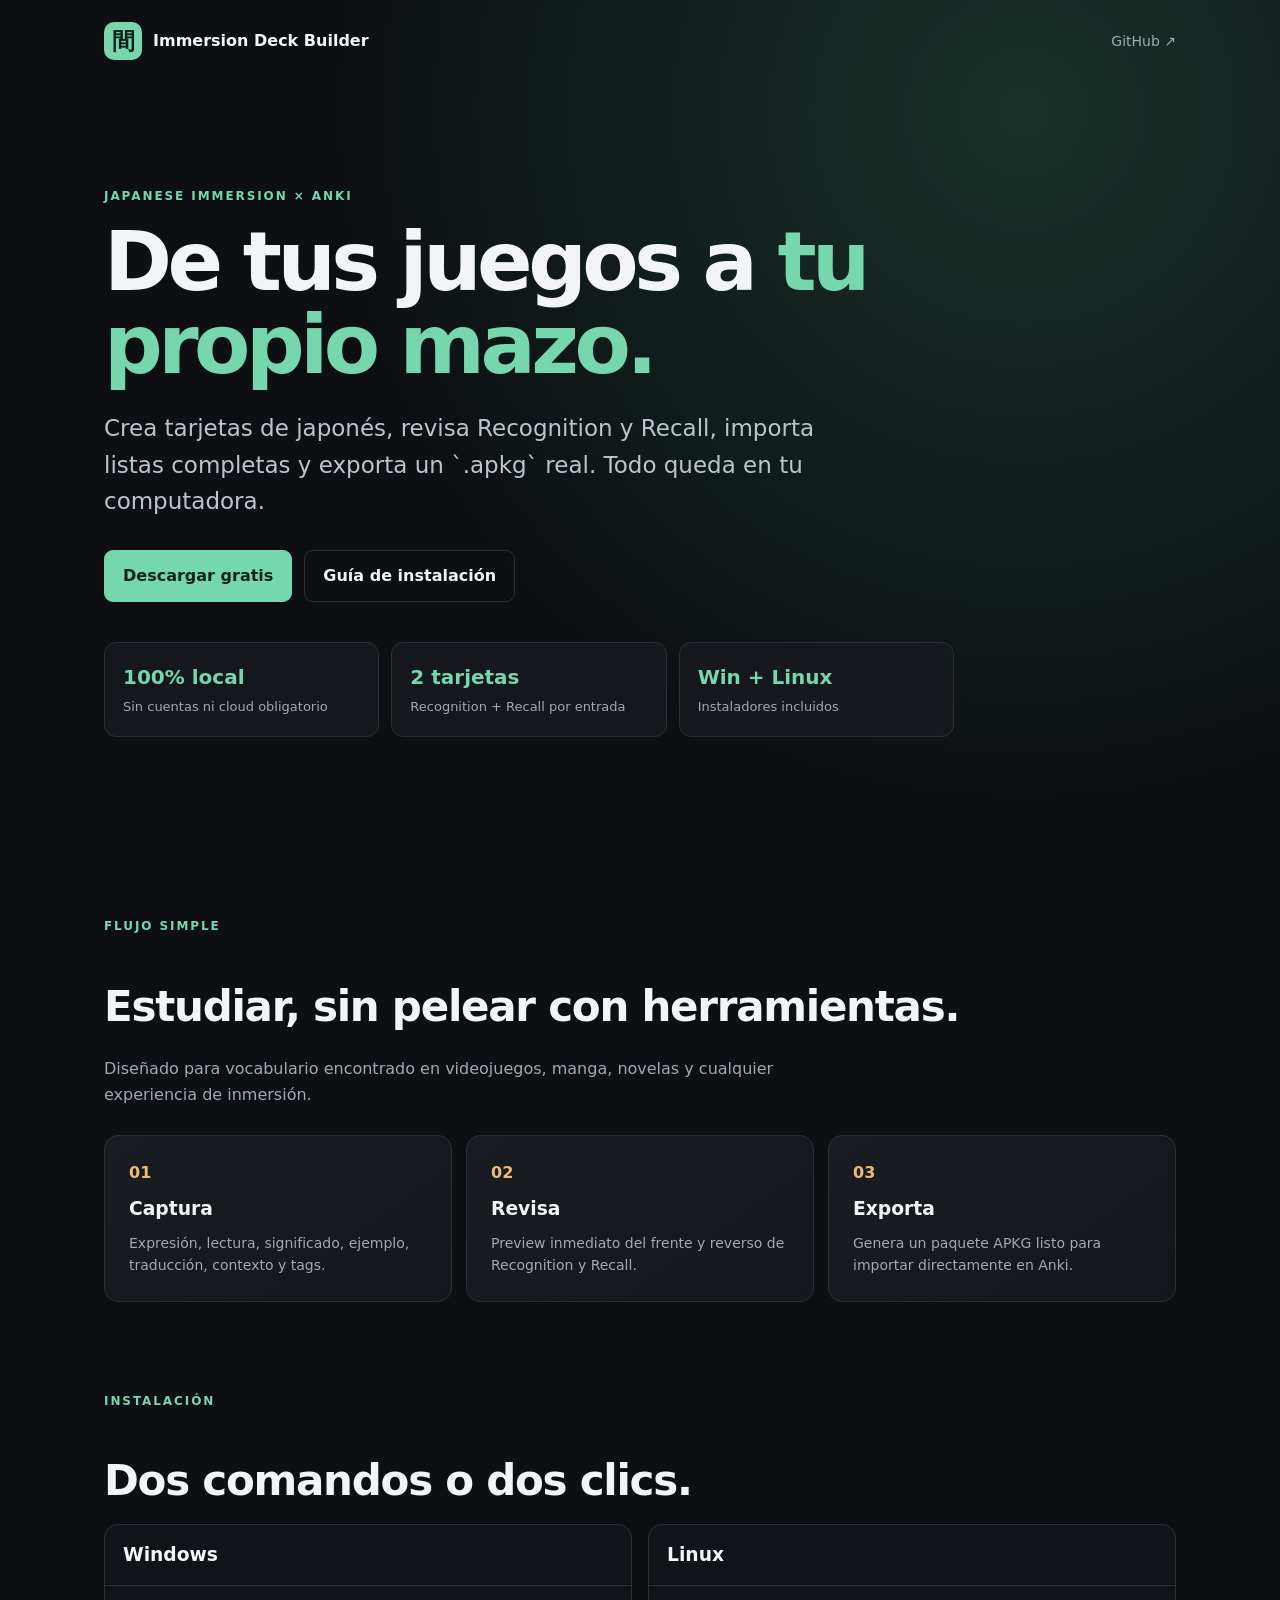
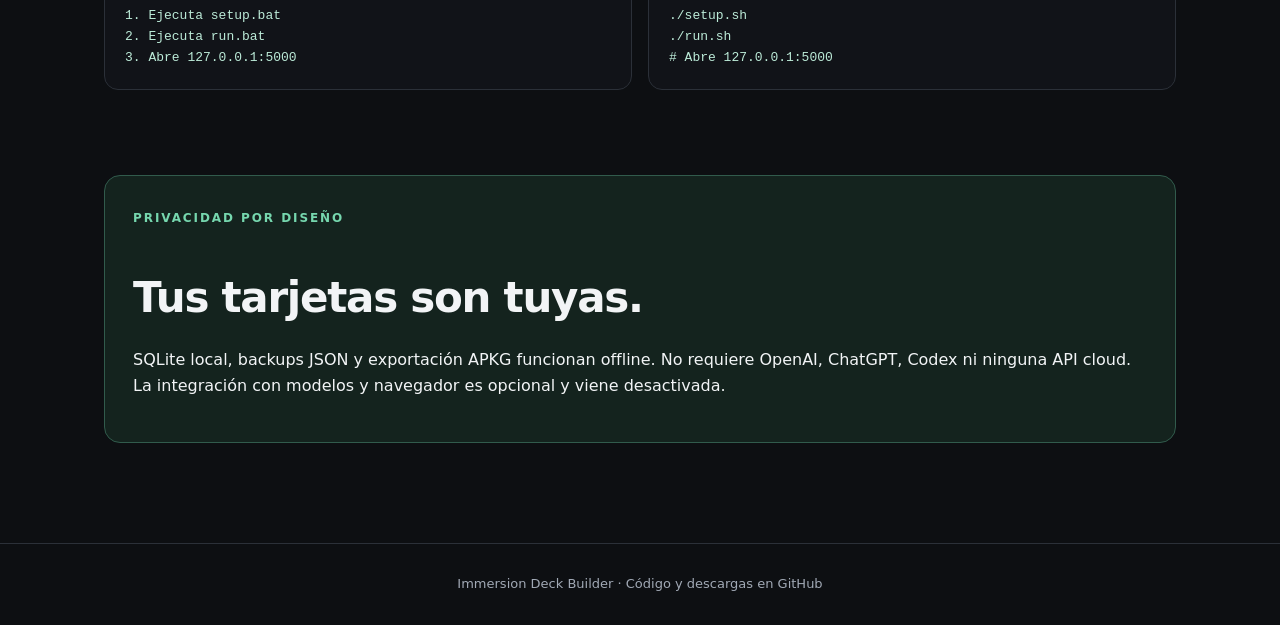
==== docs/index.html @ da832ee0 "docs: add project site and community automation" ====
<!doctype html>
<html lang="es">
<head>
  <meta charset="utf-8">
  <meta name="viewport" content="width=device-width, initial-scale=1">
  <meta name="description" content="Crea mazos de japonés y expórtalos a Anki. Local, privado, gratuito y compatible con Windows y Linux.">
  <title>Immersion Deck Builder</title>
  <style>
    :root { color-scheme: dark; --bg:#0d0f12; --panel:#171a1f; --line:#2b3038; --text:#f2f4f6; --muted:#a1a9b5; --mint:#76d7ae; --gold:#e9bd73; }
    * { box-sizing:border-box; }
    html { scroll-behavior:smooth; }
    body { margin:0; font-family:Inter,ui-sans-serif,system-ui,-apple-system,"Noto Sans JP","Yu Gothic",sans-serif; background:radial-gradient(circle at 80% 5%,#183129 0,transparent 30%),var(--bg); color:var(--text); line-height:1.6; }
    a { color:inherit; }
    nav { max-width:1120px; margin:auto; padding:22px 24px; display:flex; align-items:center; justify-content:space-between; }
    .brand { display:flex; align-items:center; gap:11px; font-weight:800; }
    .mark { display:grid; place-items:center; width:38px; height:38px; border-radius:10px; color:#10231b; background:var(--mint); font-size:23px; }
    .nav-link { color:var(--muted); text-decoration:none; font-size:14px; }
    main { max-width:1120px; margin:auto; padding:70px 24px 100px; }
    .hero { max-width:850px; padding:30px 0 90px; }
    .eyebrow { color:var(--mint); font-size:12px; letter-spacing:.16em; text-transform:uppercase; font-weight:800; }
    h1 { margin:12px 0 20px; font-size:clamp(44px,8vw,82px); line-height:1.02; letter-spacing:-.055em; }
    h1 span { color:var(--mint); }
    .lead { max-width:720px; color:#bdc4ce; font-size:clamp(18px,2.2vw,23px); }
    .actions { display:flex; flex-wrap:wrap; gap:12px; margin-top:30px; }
    .button { display:inline-block; padding:12px 18px; border:1px solid var(--line); border-radius:9px; text-decoration:none; font-weight:750; }
    .button.primary { background:var(--mint); border-color:var(--mint); color:#10231b; }
    .button:hover { transform:translateY(-2px); }
    .facts { display:grid; grid-template-columns:repeat(3,1fr); gap:12px; margin-top:40px; }
    .fact { padding:18px; background:rgba(23,26,31,.75); border:1px solid var(--line); border-radius:12px; }
    .fact strong { display:block; color:var(--mint); font-size:20px; }.fact span { color:var(--muted); font-size:13px; }
    section { margin-top:85px; }
    h2 { font-size:clamp(28px,4vw,42px); letter-spacing:-.03em; margin-bottom:10px; }
    .section-lead { color:var(--muted); max-width:700px; margin-bottom:28px; }
    .grid { display:grid; grid-template-columns:repeat(3,1fr); gap:14px; }
    .card { padding:24px; border:1px solid var(--line); border-radius:14px; background:linear-gradient(145deg,#191d22,#13161a); }
    .card h3 { margin:8px 0; }.card p { color:var(--muted); margin:0; font-size:14px; }.number { color:var(--gold); font-weight:800; }
    .code-grid { display:grid; grid-template-columns:1fr 1fr; gap:16px; }
    .code-card { border:1px solid var(--line); border-radius:14px; overflow:hidden; background:#111318; }.code-card h3 { padding:15px 18px; margin:0; border-bottom:1px solid var(--line); }.code-card pre { margin:0; padding:20px; overflow:auto; color:#bcebd8; }
    .privacy { border:1px solid #315b4c; background:#14231e; border-radius:16px; padding:28px; }
    footer { border-top:1px solid var(--line); color:var(--muted); text-align:center; padding:30px 20px; font-size:13px; }
    @media (max-width:760px) { .grid,.facts,.code-grid { grid-template-columns:1fr; } main { padding-top:30px; }.hero { padding-bottom:40px; } }
  </style>
</head>
<body>
  <nav><div class="brand"><span class="mark">間</span>Immersion Deck Builder</div><a class="nav-link" href="https://github.com/Guidufox/anki-apkg-builder">GitHub ↗</a></nav>
  <main>
    <header class="hero">
      <span class="eyebrow">Japanese immersion × Anki</span>
      <h1>De tus juegos a <span>tu propio mazo.</span></h1>
      <p class="lead">Crea tarjetas de japonés, revisa Recognition y Recall, importa listas completas y exporta un `.apkg` real. Todo queda en tu computadora.</p>
      <div class="actions">
        <a class="button primary" href="https://github.com/Guidufox/anki-apkg-builder/archive/refs/heads/main.zip">Descargar gratis</a>
        <a class="button" href="https://github.com/Guidufox/anki-apkg-builder#inicio-rápido-en-windows">Guía de instalación</a>
      </div>
      <div class="facts">
        <div class="fact"><strong>100% local</strong><span>Sin cuentas ni cloud obligatorio</span></div>
        <div class="fact"><strong>2 tarjetas</strong><span>Recognition + Recall por entrada</span></div>
        <div class="fact"><strong>Win + Linux</strong><span>Instaladores incluidos</span></div>
      </div>
    </header>

    <section>
      <span class="eyebrow">Flujo simple</span><h2>Estudiar, sin pelear con herramientas.</h2>
      <p class="section-lead">Diseñado para vocabulario encontrado en videojuegos, manga, novelas y cualquier experiencia de inmersión.</p>
      <div class="grid">
        <article class="card"><span class="number">01</span><h3>Captura</h3><p>Expresión, lectura, significado, ejemplo, traducción, contexto y tags.</p></article>
        <article class="card"><span class="number">02</span><h3>Revisa</h3><p>Preview inmediato del frente y reverso de Recognition y Recall.</p></article>
        <article class="card"><span class="number">03</span><h3>Exporta</h3><p>Genera un paquete APKG listo para importar directamente en Anki.</p></article>
      </div>
    </section>

    <section>
      <span class="eyebrow">Instalación</span><h2>Dos comandos o dos clics.</h2>
      <div class="code-grid">
        <div class="code-card"><h3>Windows</h3><pre>1. Ejecuta setup.bat
2. Ejecuta run.bat
3. Abre 127.0.0.1:5000</pre></div>
        <div class="code-card"><h3>Linux</h3><pre>./setup.sh
./run.sh
# Abre 127.0.0.1:5000</pre></div>
      </div>
    </section>

    <section class="privacy">
      <span class="eyebrow">Privacidad por diseño</span><h2>Tus tarjetas son tuyas.</h2>
      <p>SQLite local, backups JSON y exportación APKG funcionan offline. No requiere OpenAI, ChatGPT, Codex ni ninguna API cloud. La integración con modelos y navegador es opcional y viene desactivada.</p>
    </section>
  </main>
  <footer>Immersion Deck Builder · Código y descargas en GitHub</footer>
</body>
</html>
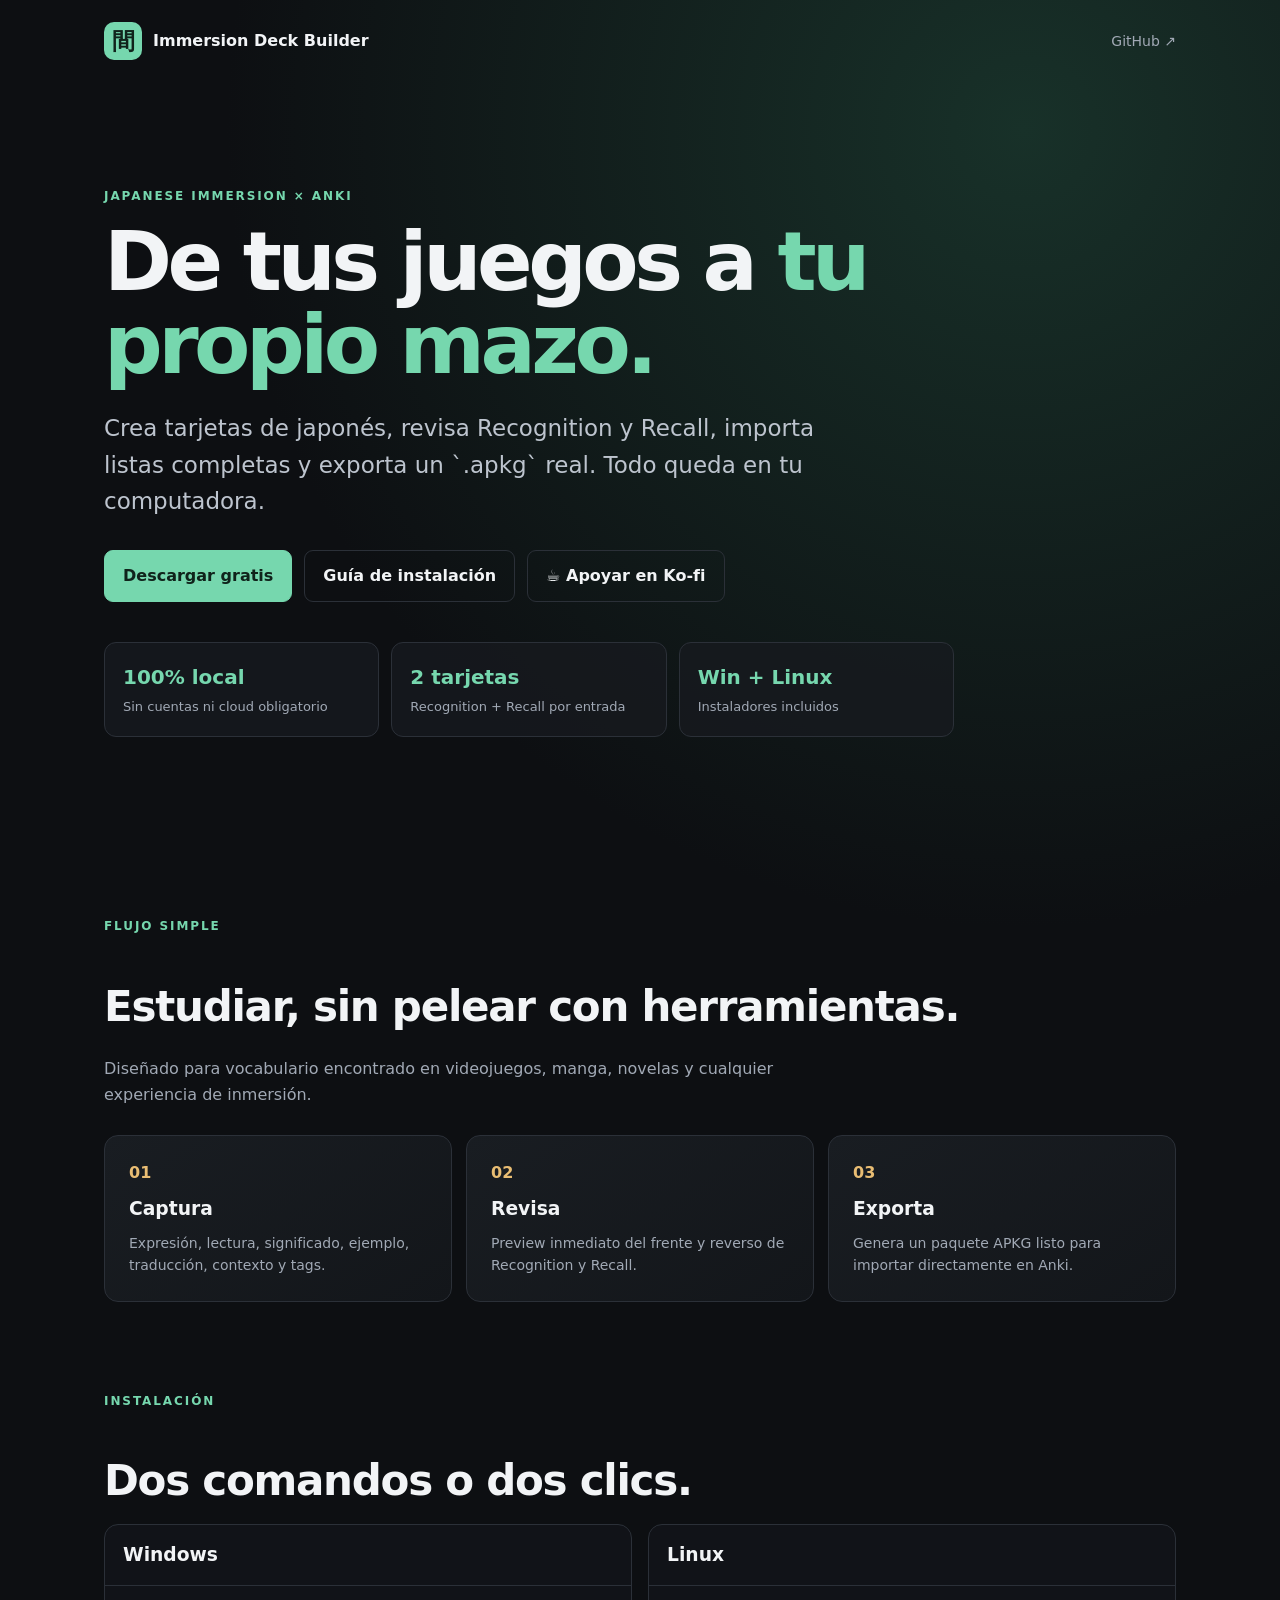
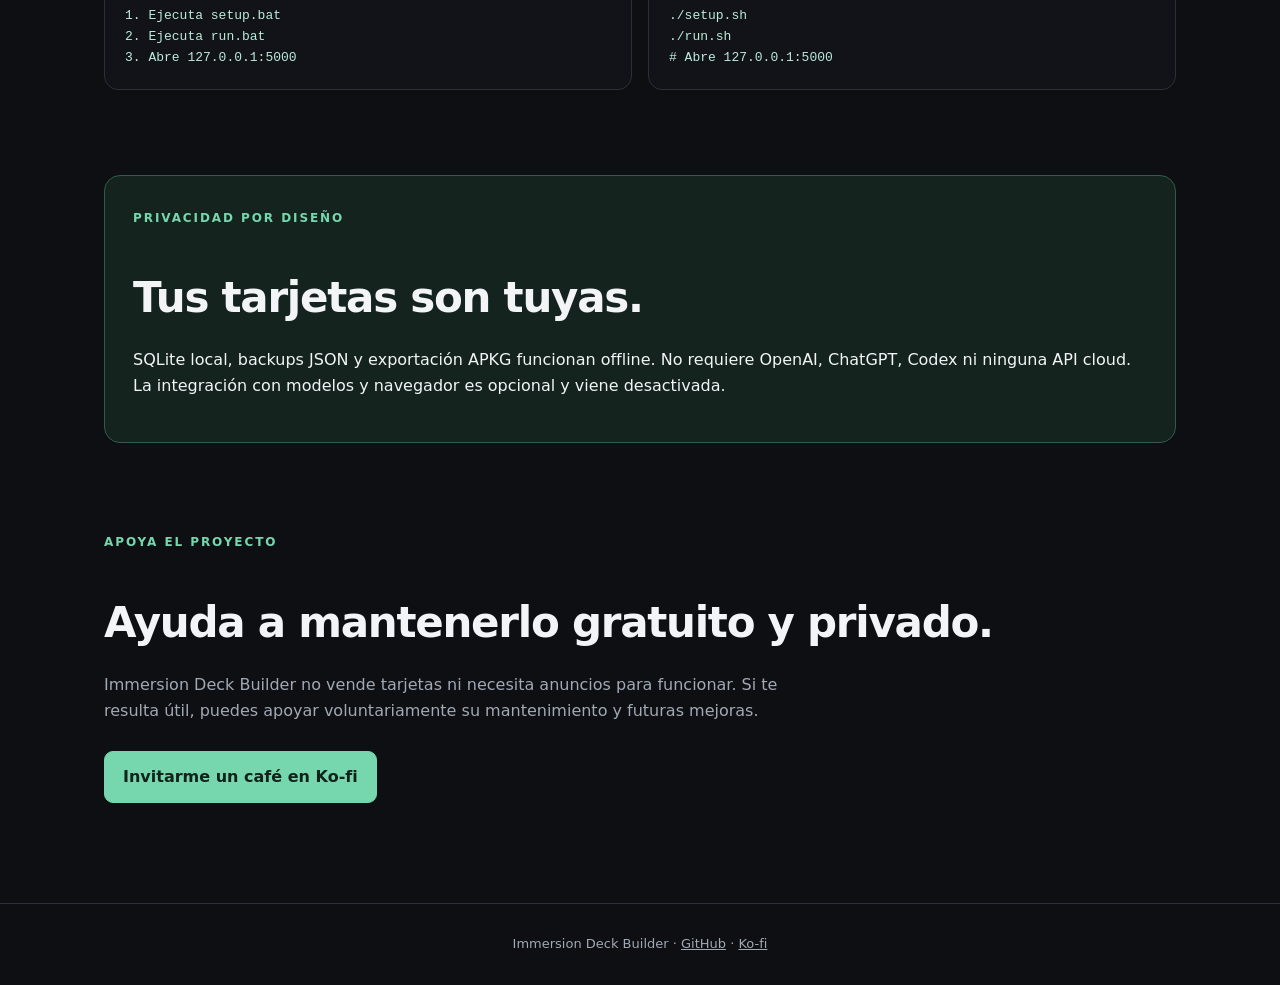
==== commit 1fd8ec66: "docs: add Ko-fi sponsorship links" ====
--- a/docs/index.html
+++ b/docs/index.html
@@ -51,6 +51,7 @@
       <div class="actions">
         <a class="button primary" href="https://github.com/Guidufox/anki-apkg-builder/archive/refs/heads/main.zip">Descargar gratis</a>
         <a class="button" href="https://github.com/Guidufox/anki-apkg-builder#inicio-rápido-en-windows">Guía de instalación</a>
+        <a class="button" href="https://ko-fi.com/guidufox" rel="noopener noreferrer">☕ Apoyar en Ko-fi</a>
       </div>
       <div class="facts">
         <div class="fact"><strong>100% local</strong><span>Sin cuentas ni cloud obligatorio</span></div>
@@ -85,7 +86,12 @@
       <span class="eyebrow">Privacidad por diseño</span><h2>Tus tarjetas son tuyas.</h2>
       <p>SQLite local, backups JSON y exportación APKG funcionan offline. No requiere OpenAI, ChatGPT, Codex ni ninguna API cloud. La integración con modelos y navegador es opcional y viene desactivada.</p>
     </section>
+    <section>
+      <span class="eyebrow">Apoya el proyecto</span><h2>Ayuda a mantenerlo gratuito y privado.</h2>
+      <p class="section-lead">Immersion Deck Builder no vende tarjetas ni necesita anuncios para funcionar. Si te resulta útil, puedes apoyar voluntariamente su mantenimiento y futuras mejoras.</p>
+      <a class="button primary" href="https://ko-fi.com/guidufox" rel="noopener noreferrer">Invitarme un café en Ko-fi</a>
+    </section>
   </main>
-  <footer>Immersion Deck Builder · Código y descargas en GitHub</footer>
+  <footer>Immersion Deck Builder · <a href="https://github.com/Guidufox/anki-apkg-builder">GitHub</a> · <a href="https://ko-fi.com/guidufox">Ko-fi</a></footer>
 </body>
 </html>
